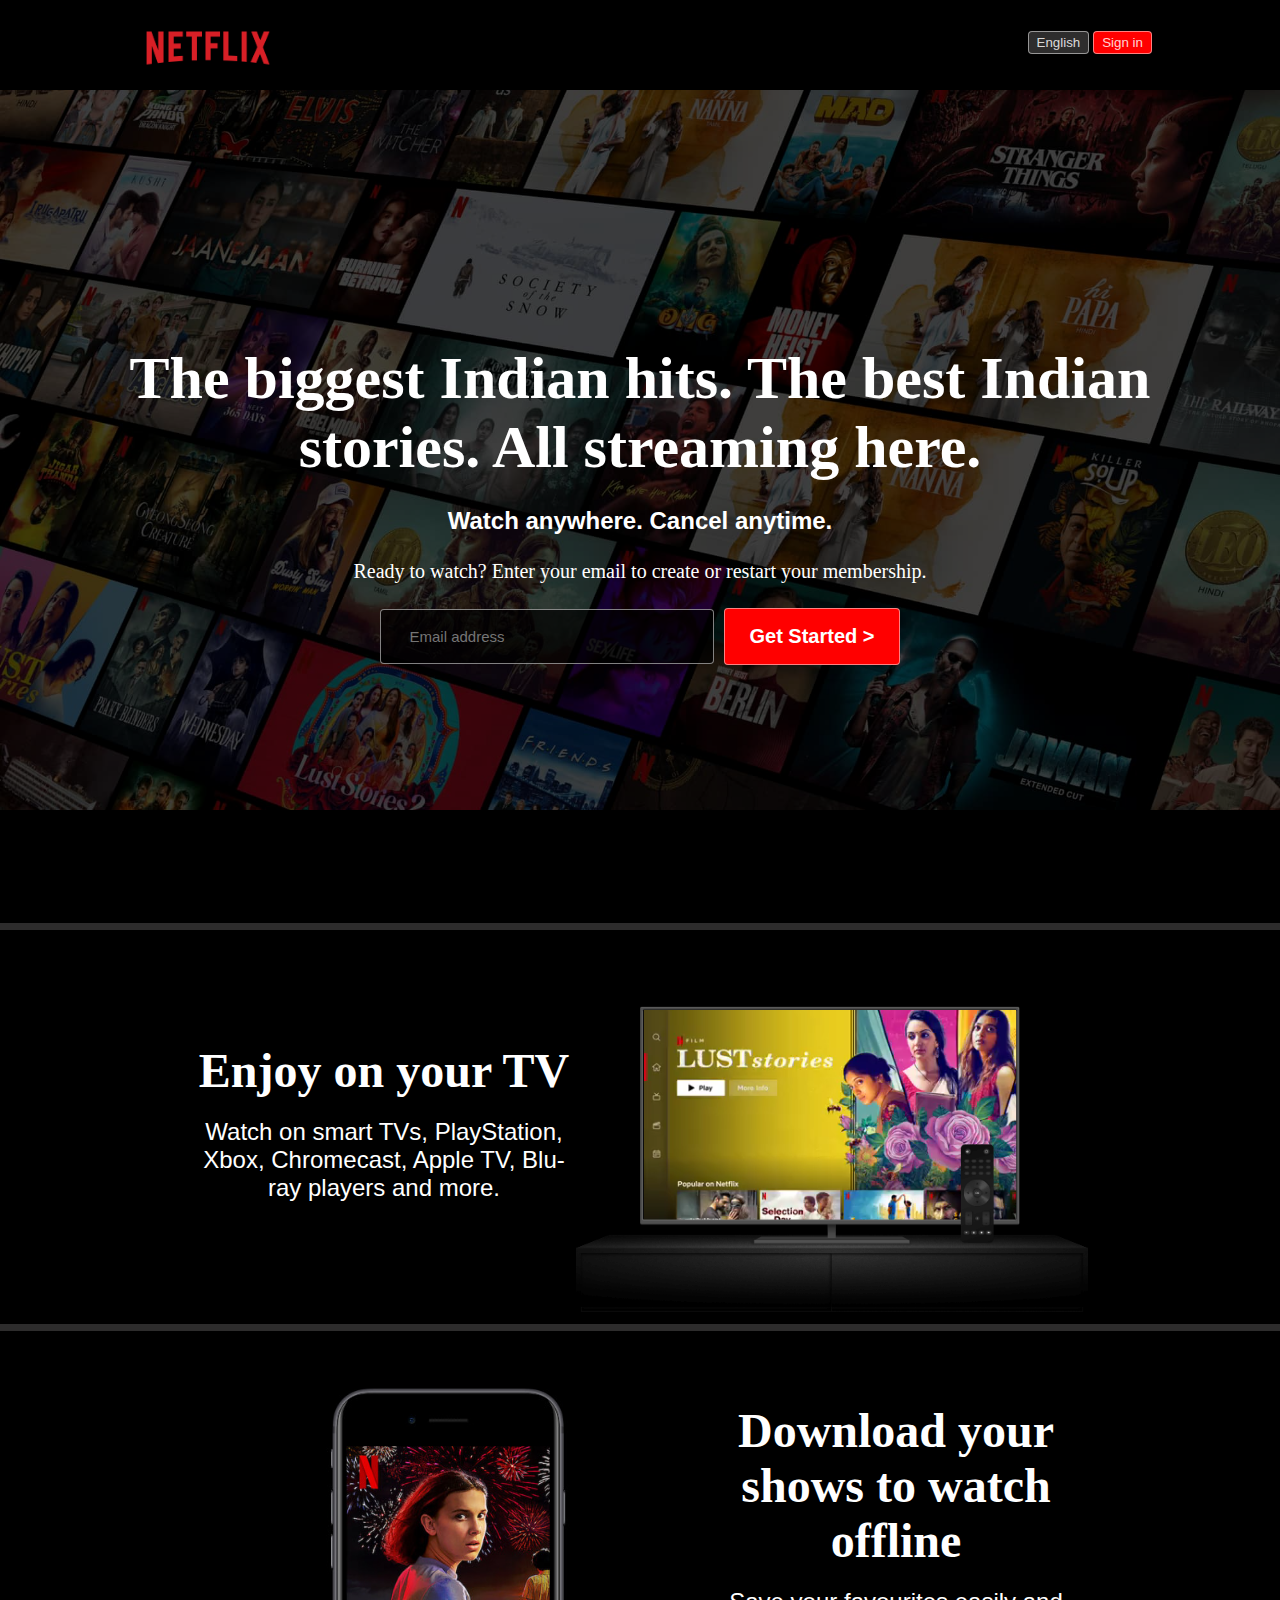
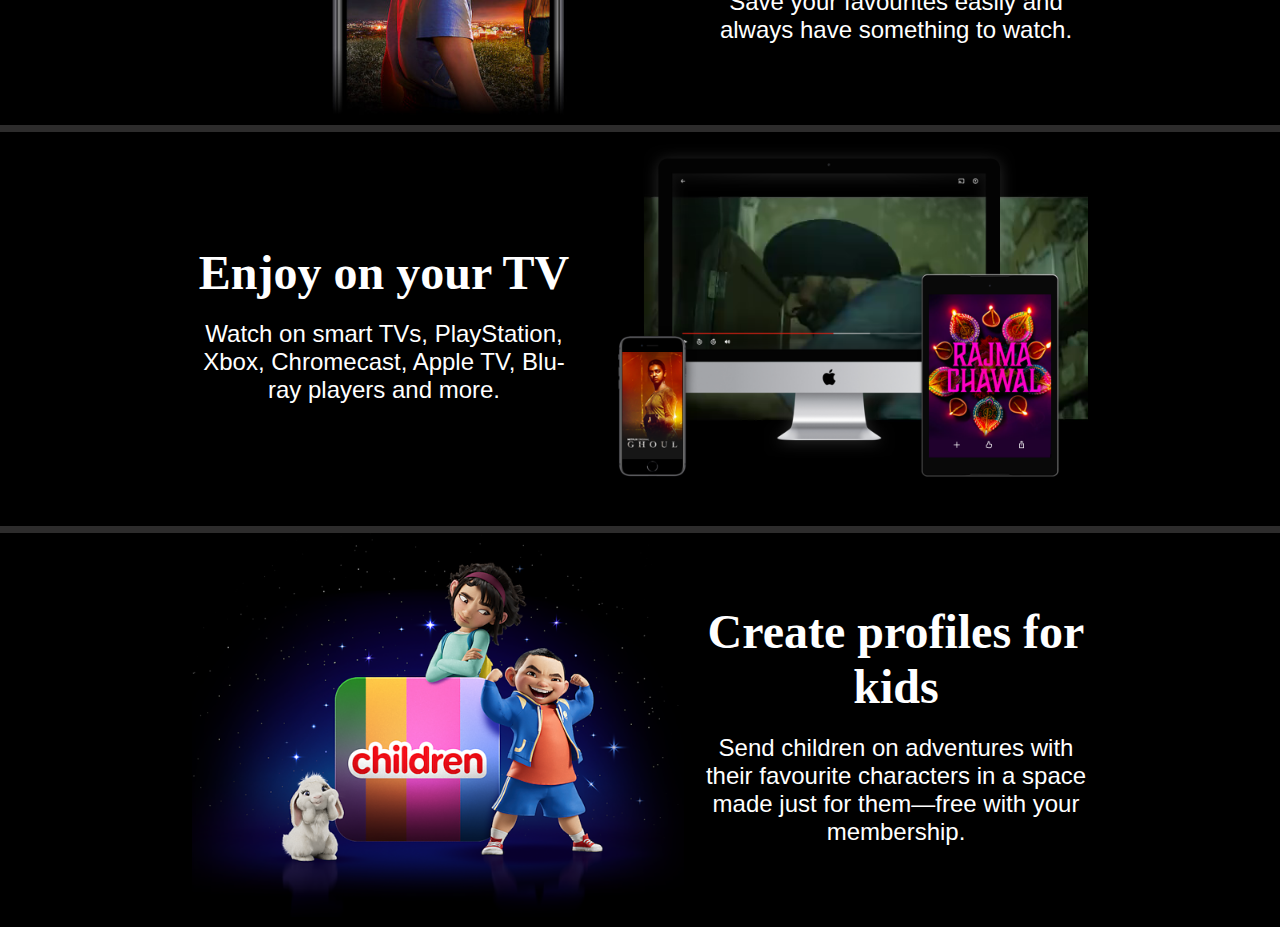
==== index.html @ da3e69d8 "Rename netflix.html to index.html" ====
<!DOCTYPE html>
<html lang="en">

<head>
    <meta charset="UTF-8">
    <meta name="viewport" content="width=device-width, initial-scale=1.0">
    <title>Netflix clone by Arnab</title>
    <link rel="stylesheet" href="style.css">
</head>

<body>
    <div class="main">
        <nav>
            <span><img width="53" src="images/Netflix-Logo.wine.png" alt="logo"></span>
            <div>
                <button class="btn">English</button>
                <button class="btn btn-red-sm">Sign in</button>
            </div>
        </nav>
        <div class="box">
        </div>
        <div class="hero">
            <span>The biggest Indian hits. The best Indian <br> stories. All streaming here.</span>
            <span>Watch anywhere. Cancel anytime.</span>
            <span>Ready to watch? Enter your email to create or restart your membership.</span>
            <div class="hero-buttons">
                <input type="text" placeholder="Email address"><button class="btn btn-red">Get Started &gt;</button>
            </div>
        </div>
        <div class="separation"></div>

        <section class="first">
            <div>
                <span>Enjoy on your TV</span>
                <span>Watch on smart TVs, PlayStation, Xbox, Chromecast, Apple TV, Blu-ray players and more.</span>
            </div>
            <div class="SecImg">
                <img src="images/tv.png" alt="tv">
                <video src="images/video-tv-in-0819.m4v" autoplay loop muted></video>
            </div>
        </section>

        <div class="separation"></div>

        <section class="first second">
            <div class="SecImg">
                <img src="images/mobile-0819.jpg" alt="tv">
            </div>
            <div>
                <span>Download your shows to watch offline</span>
                <span>Save your favourites easily and always have something to watch.</span>
            </div>
        </section>

        <div class="separation"></div>

        <section class="first third">
            <div>
                <span>Enjoy on your TV</span>
                <span>Watch on smart TVs, PlayStation, Xbox, Chromecast, Apple TV, Blu-ray players and more.</span>
            </div>
            <div class="SecImg">
                <img src="images/device-pile-in.png" alt="tv">
                <video src="images/video-devices-in.m4v" autoplay loop muted></video>
            </div>
        </section>

        <div class="separation"></div>

        <section class="first fourth">
            <div class="SecImg">
                <img src="images/children.png" alt="children">
            </div>
            <div>
                <span>Create profiles for kids</span>
                <span>Send children on adventures with their favourite characters in a space made just for them—free with your membership.</span>
            </div>
        </section>

</body>

</html>
---- style.css ----
* {
  padding: 0;
  margin: 0;
}
body {
  /* font-family: "Roboto", sans-serif; */
  background-color: black;
  color: white;
}
.main {
  background-image: url(images/Main\ backgroud.jpg);
  background-position: center center;
  background-repeat: no-repeat;
  background-size: max(1000px, 100vw);
  height: 100vh;
  position: relative;
}

.main .box {
  height: 100vh;
  width: 100%;
  opacity: 0.67;
  position: absolute;
  top: 0;
  background-color: black;
}

nav {
  max-width: 80vw;
  justify-content: space-between;
  margin: auto;
  display: flex;
  align-items: center;
  height: 85px;
}
nav img {
  color: red;
  width: 160px;
  position: relative;
  padding-top: 15px;
  z-index: 15;
}

nav button {
  position: relative;
  z-index: 10;
}
.hero {
  height: calc(100% - 62px);
  display: flex;
  align-items: center;
  justify-content: center;
  color: white;
  position: relative;
  flex-direction: column;
  gap: 25px;
  padding: 0 30px;
}

.hero> :first-child {
  font-family: "poppins";
  font-size: 60px;
  font-weight: bolder;
  text-align: center;
}

.hero> :nth-child(2) {
  font-size: 24px;
  font-family: "Roboto", sans-serif;
  font-weight: 600;
  text-align: center;
}
.hero> :nth-child(3) {
  font-size: 20px;
  font-weight: 500;
  text-align: center;
}
.separation {
  height: 7px;
  background-color: rgb(45,44,44);
}

.btn{
  padding: 3px 8px;
  font-weight: 400;
  color: rgba(255, 255, 255, 0.837);
  background-color: rgba(232, 224, 224, 0.2);
  border: 1px solid rgba(255, 255, 255, 0.5);
  border-radius: 4px;
  cursor: pointer;
}

.btn-red{
  background-color: red;
  color: white;
  font-weight: 700; 
  padding: 16px 24px;
  font-size: 20px;
  border-radius: 4px;
}

.hero-buttons{
  display: flex;
  align-items: center;
  justify-content: center;
  gap: 10px;
  

}
.main input{
  padding: 18px 105px 18px 28px;
  color: white;
  font-size: 15px;
  border-radius: 4px;
  background-color: rgba(0,0,0,0.7);
  border: 1px solid rgba(255,255,255,0.5);
} 


.btn-red-sm{
  background-color: red;
  
}
.first{
  display: flex;
  align-items: center;
  justify-content: center;
  margin: auto;
  color: white;
  max-width: 70vw; 

}

.SecImg{
  position: relative;
}
.SecImg img{
  width: 40vw;
  border-radius: 4px;
  position: relative;
  z-index: 10;
}

.SecImg video{
  width: 34.7vw;
  position: absolute;
  top: 51px;
  right:0;
}

section.first > div{
  display: flex;
  flex-direction: column;
  gap: 10px;
 
}
section.first > div :first-child{
  font-size: 48px;
  font-weight: 800;
  font-family: "poppins";
  text-align: center;
  margin-bottom: 10px;
}
section.first > div :nth-child(2){
  font-size: 24px;
  font-weight: 500;
  font-family: "Roboto", sans-serif;
  text-align: center;
  margin-bottom: 10px;
}
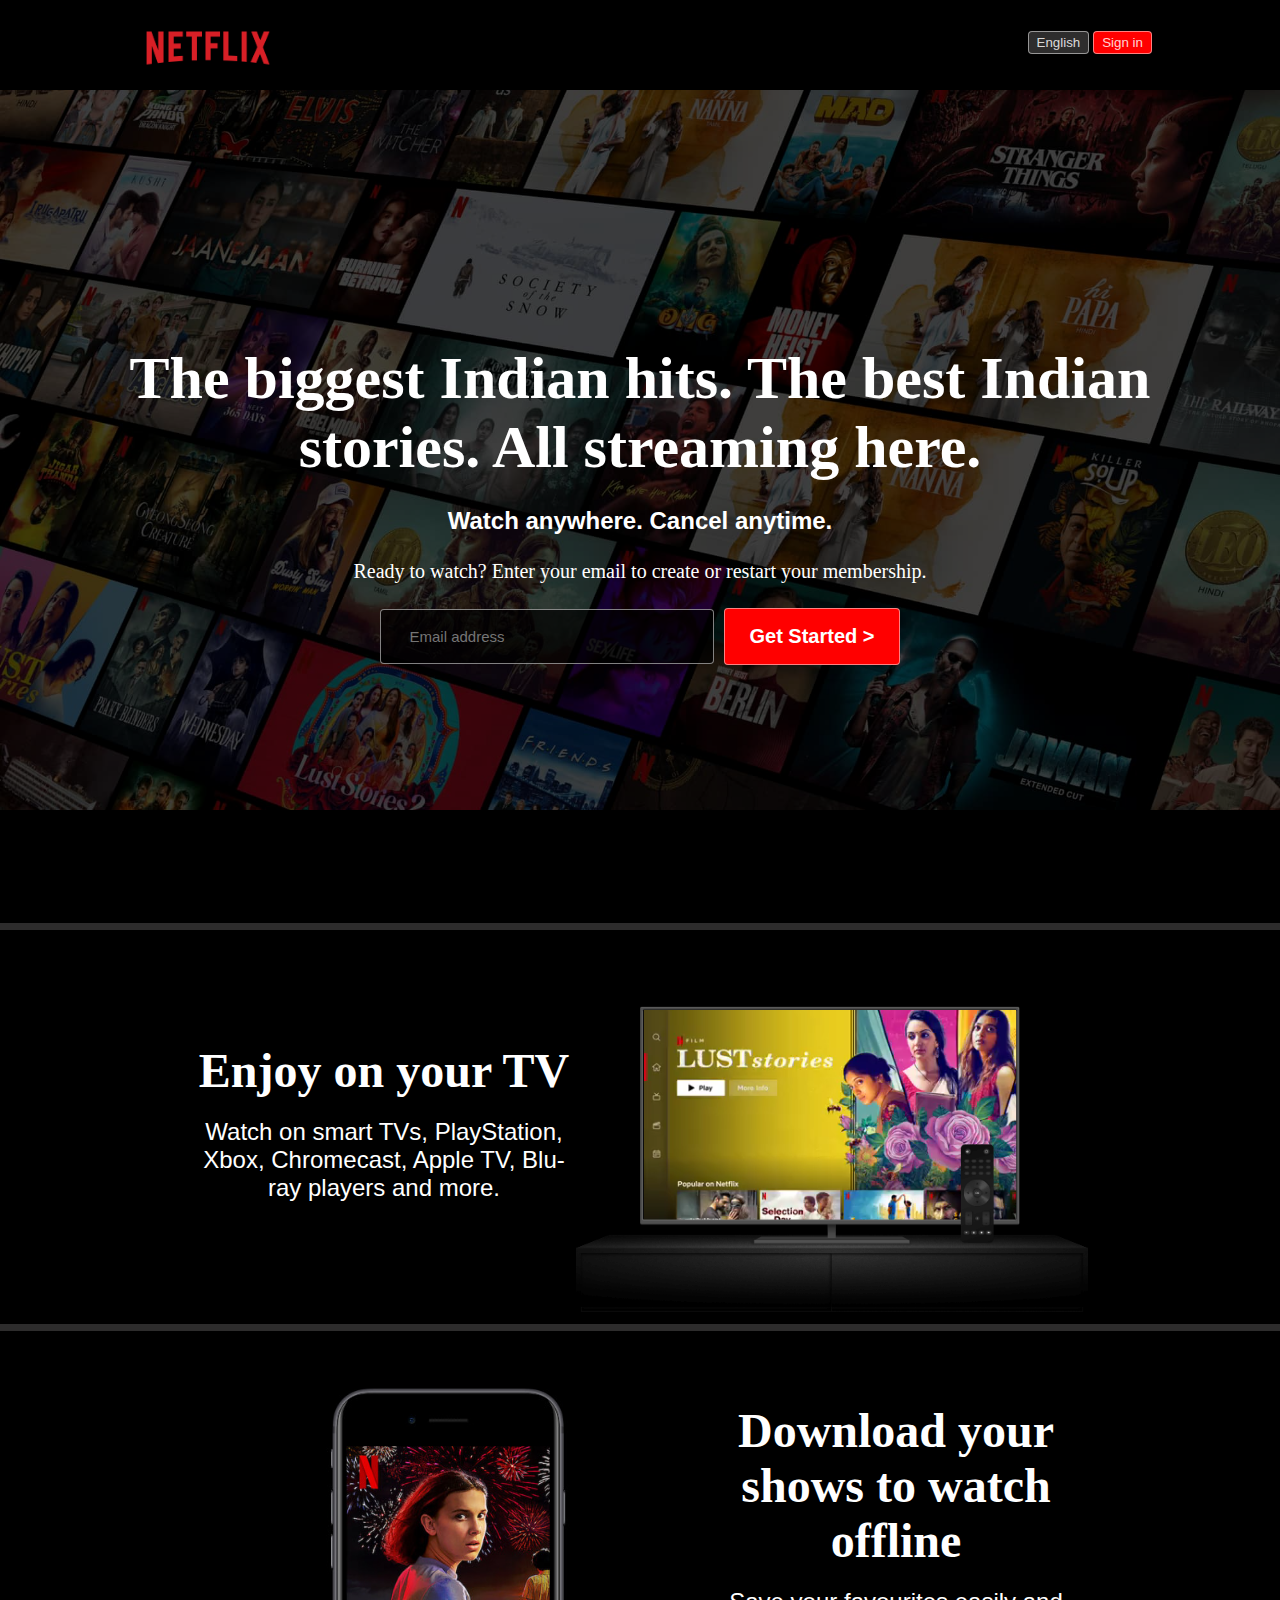
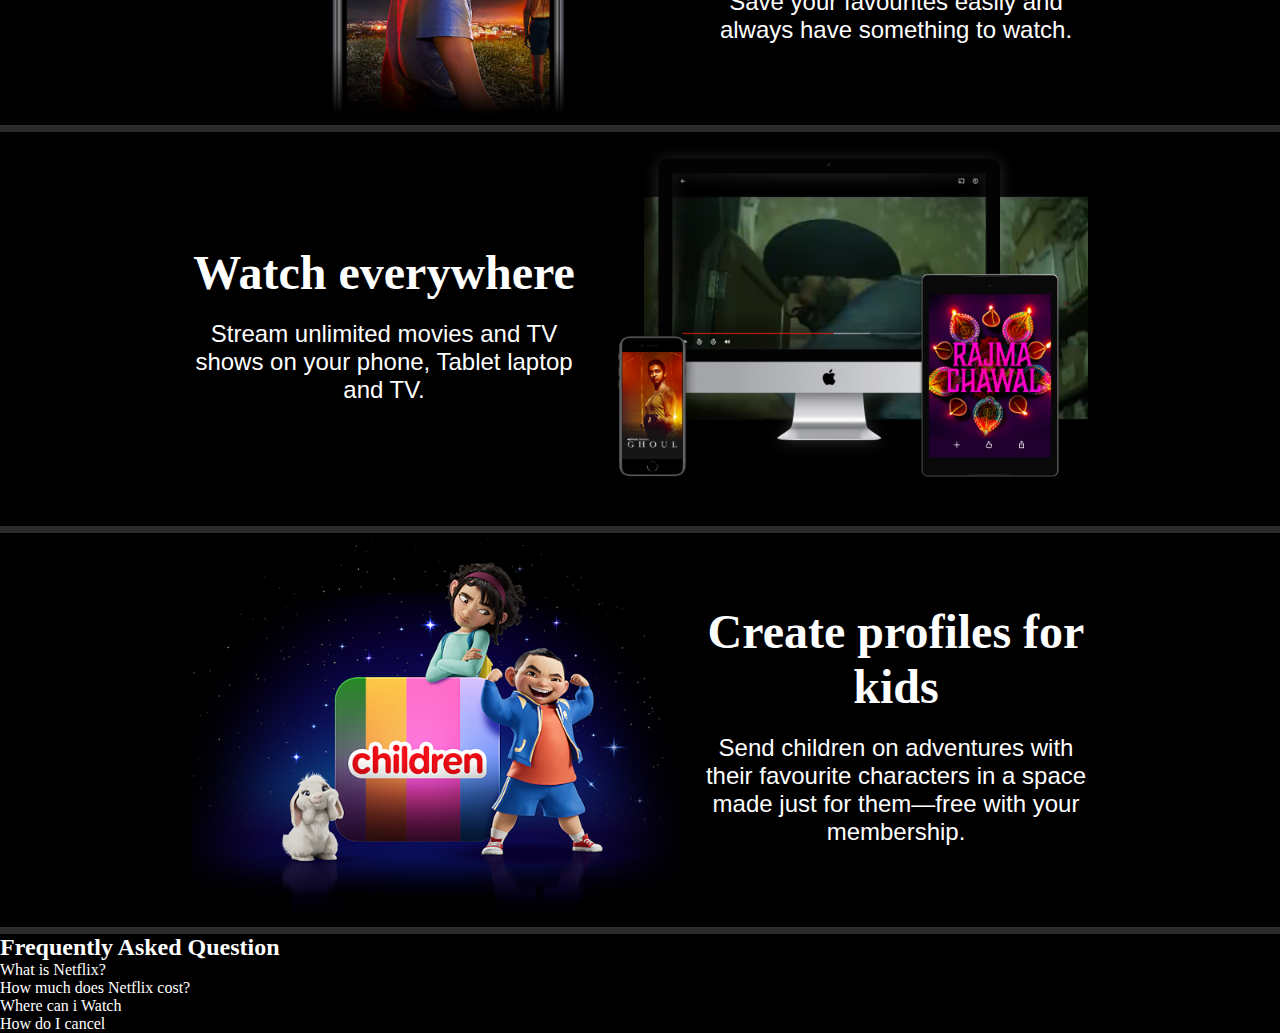
==== commit a2c2c3e7: "Update content in index.html" ====
--- a/index.html
+++ b/index.html
@@ -56,12 +56,12 @@
 
         <section class="first third">
             <div>
-                <span>Enjoy on your TV</span>
-                <span>Watch on smart TVs, PlayStation, Xbox, Chromecast, Apple TV, Blu-ray players and more.</span>
+                <span>Watch everywhere</span>
+                <span>Stream unlimited movies and TV shows on your phone, Tablet laptop and TV.</span>
             </div>
-            <div class="SecImg">
+            <div class="SecImg" >
                 <img src="images/device-pile-in.png" alt="tv">
-                <video src="images/video-devices-in.m4v" autoplay loop muted></video>
+                <video id="vid" src="images/video-devices-in.m4v" autoplay loop muted></video>
             </div>
         </section>
 
@@ -76,7 +76,24 @@
                 <span>Send children on adventures with their favourite characters in a space made just for them—free with your membership.</span>
             </div>
         </section>
+        <div class="separation"></div>
+        <section class="faq">
+            <h2>Frequently Asked Question</h2>
+            <div class="faqbox">
+                <span>What is Netflix?</span>
+            </div>
+            <div class="faqbox">
+                <span>How much does Netflix cost?</span>
+            </div>
+            <div class="faqbox">
+                <span>Where can i Watch</span>
+            </div>
+            <div class="faqbox">
+                <span>How do I cancel</span>
+            </div>
+
+        </section>
 
 </body>
 
-</html>
+</html>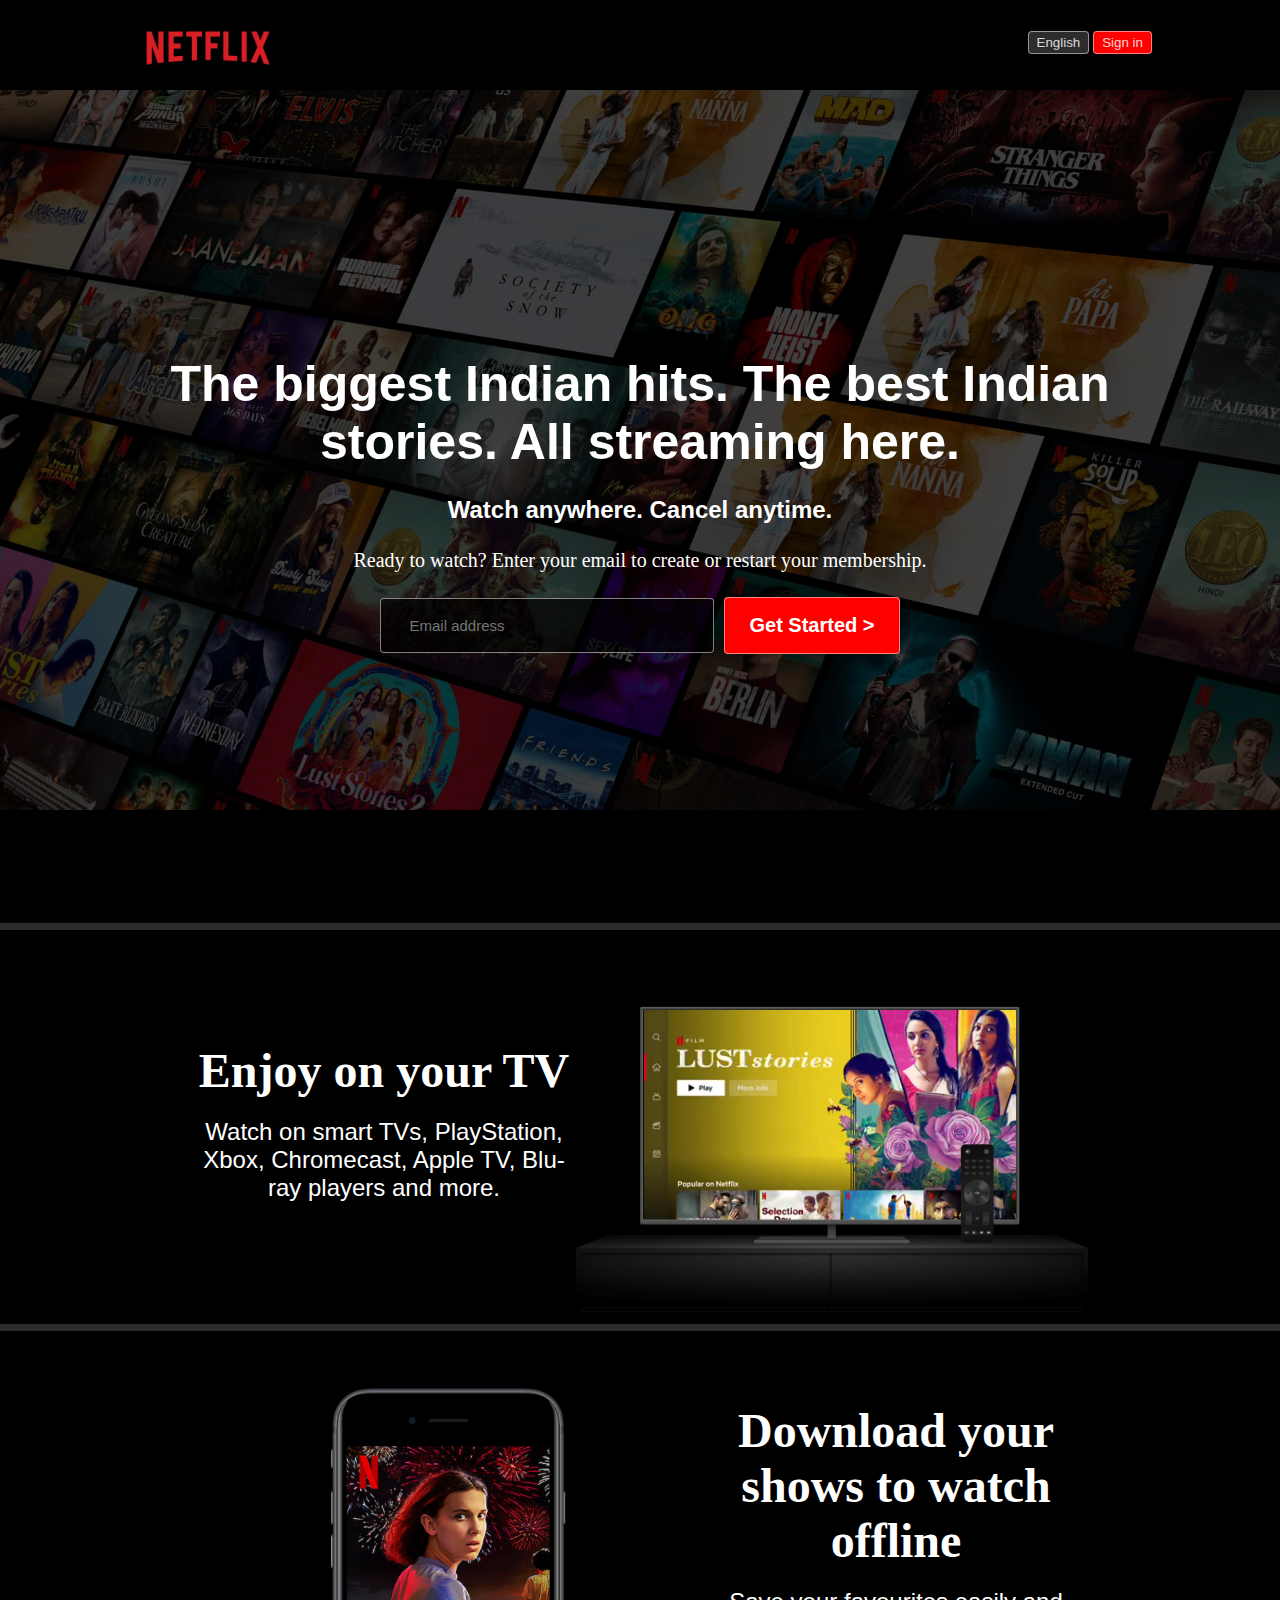
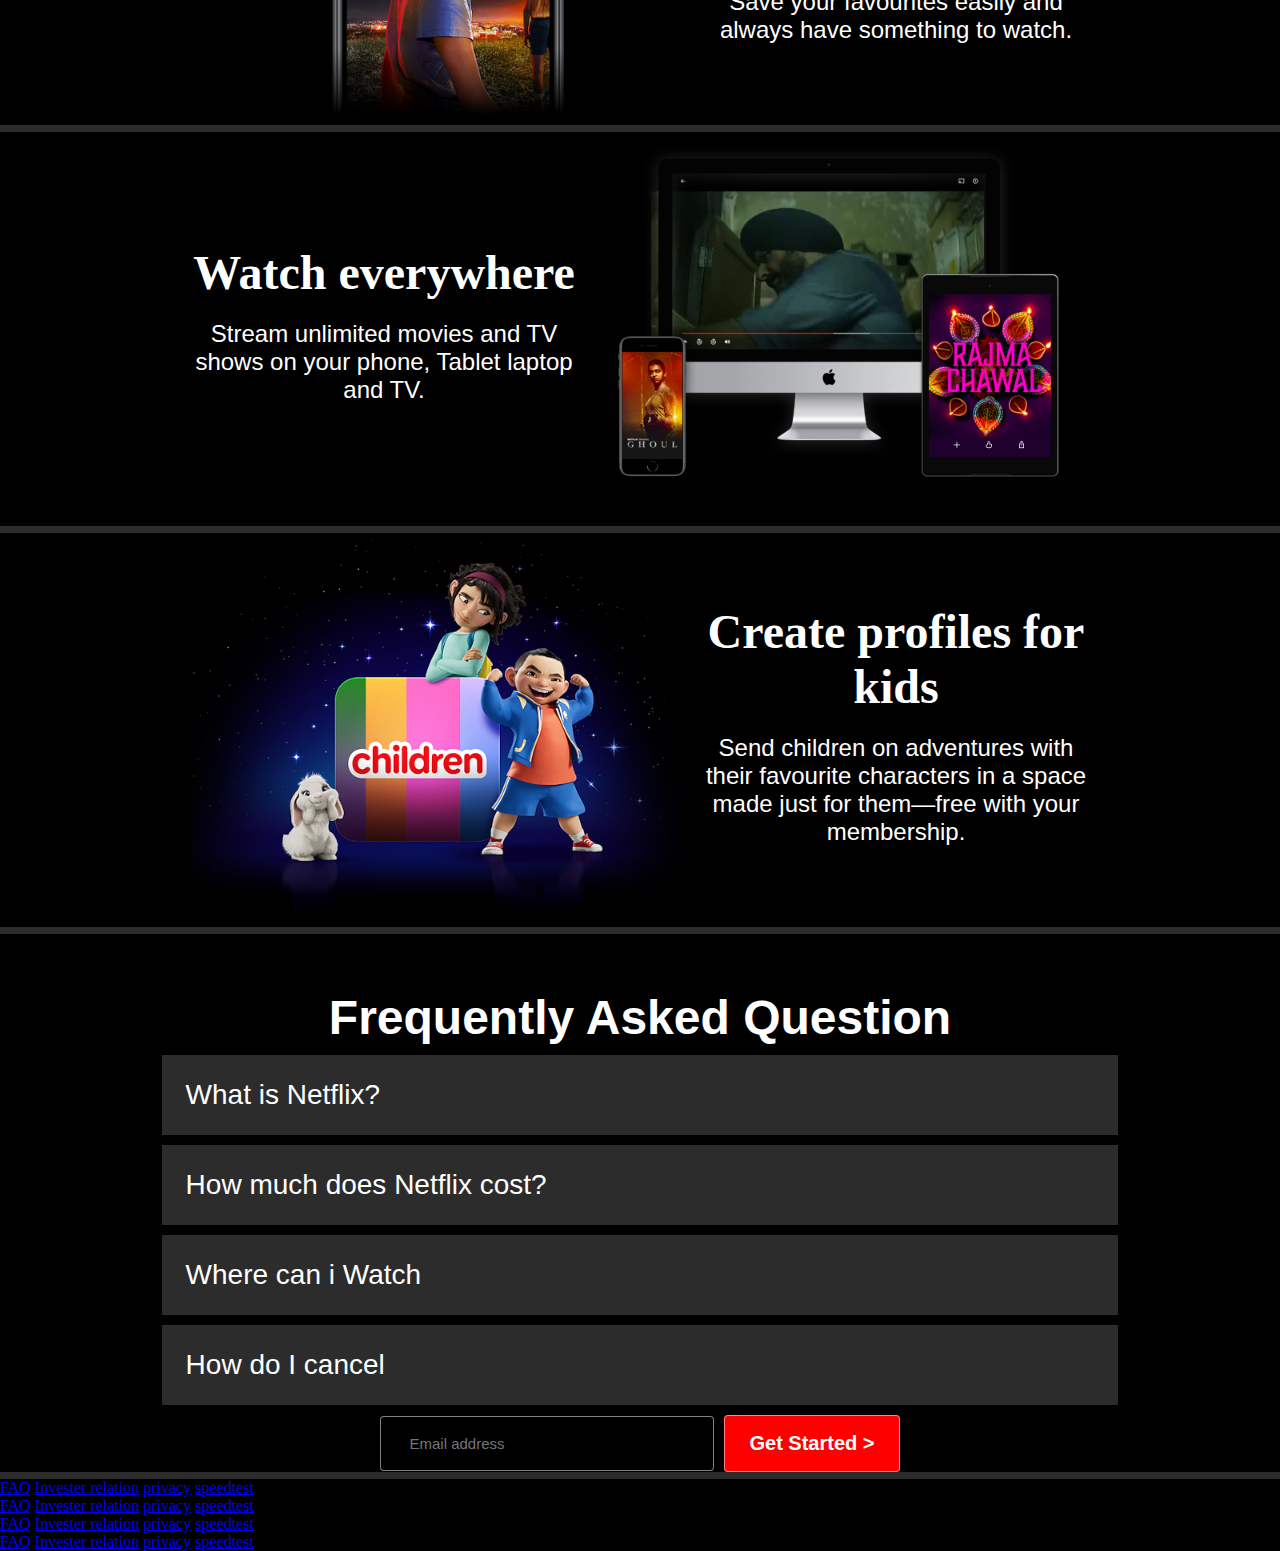
==== commit 4de18f6b: "footer part added and code improved" ====
--- a/index.html
+++ b/index.html
@@ -59,7 +59,7 @@
                 <span>Watch everywhere</span>
                 <span>Stream unlimited movies and TV shows on your phone, Tablet laptop and TV.</span>
             </div>
-            <div class="SecImg" >
+            <div class="SecImg">
                 <img src="images/device-pile-in.png" alt="tv">
                 <video id="vid" src="images/video-devices-in.m4v" autoplay loop muted></video>
             </div>
@@ -73,7 +73,8 @@
             </div>
             <div>
                 <span>Create profiles for kids</span>
-                <span>Send children on adventures with their favourite characters in a space made just for them—free with your membership.</span>
+                <span>Send children on adventures with their favourite characters in a space made just for them—free
+                    with your membership.</span>
             </div>
         </section>
         <div class="separation"></div>
@@ -92,7 +93,46 @@
                 <span>How do I cancel</span>
             </div>
 
+            <div class="hero-buttons" id="btun">
+                <input type="text" placeholder="Email address"><button class="btn btn-red">Get Started &gt;</button>
+            </div>
         </section>
+        <div class="separation"></div>
+
+        <footer>
+            <div class="footer">
+                <div class="footer-item">
+                    <!-- <span>
+                        Questions? Call 000-800-919-1694
+                    </span> -->
+                    <a href="faq">FAQ</a>
+                    <a href="#">Invester relation</a>
+                    <a href="#">privacy</a>
+                    <a href="https://fast.com/">speedtest</a>
+                </div>
+
+                <div class="footer-item">
+                    <a href="faq">FAQ</a>
+                    <a href="#">Invester relation</a>
+                    <a href="#">privacy</a>
+                    <a href="https://fast.com/">speedtest</a>
+                </div>
+
+                <div class="footer-item">
+                    <a href="faq">FAQ</a>
+                    <a href="#">Invester relation</a>
+                    <a href="#">privacy</a>
+                    <a href="https://fast.com/">speedtest</a>
+                </div>
+
+                <div class="footer-item">
+                    <a href="faq">FAQ</a>
+                    <a href="#">Invester relation</a>
+                    <a href="#">privacy</a>
+                    <a href="https://fast.com/">speedtest</a>
+                </div>
+            </div>
+        </footer>
 
 </body>
 
--- a/style.css
+++ b/style.css
@@ -58,8 +58,8 @@
 }
 
 .hero> :first-child {
-  font-family: "poppins";
-  font-size: 60px;
+  font-family: 'Lucida Sans', 'Lucida Sans Regular', 'Lucida Grande', 'Lucida Sans Unicode', Geneva, Verdana, sans-serif;
+  font-size: 50px;
   font-weight: bolder;
   text-align: center;
 }
@@ -148,6 +148,13 @@
   right:0;
 }
 
+#vid {
+  width: 26vw;
+  position: absolute;
+  right: 104px;
+  top: 49px;
+}
+
 section.first > div{
   display: flex;
   flex-direction: column;
@@ -167,4 +174,33 @@
   font-family: "Roboto", sans-serif;
   text-align: center;
   margin-bottom: 10px;
+}
+
+.faq h2{
+  text-align: center;
+  font-size: 48px;
+  font-weight: 800;
+  
+}
+.faq{
+  background-color: black;
+  color: white;
+  padding-top: 56px;
+  font-size: 28px;
+  font-family: 'Lucida Sans', 'Lucida Sans Regular', 'Lucida Grande', 'Lucida Sans Unicode', Geneva, Verdana, sans-serif
+}
+
+.faqbox:hover{
+  background-color: rgba(49, 49, 49, 0.699);
+}
+.faqbox{
+  transition: all 0.3s ease-in-out;
+  display: flex;
+  justify-content: space-between;
+  /* align-items: center; */
+  background-color: rgba(49, 49, 49, 0.899);
+  padding: 24px;
+  max-width: 71vw;
+  margin: 10px auto;
+  cursor: pointer;
 }